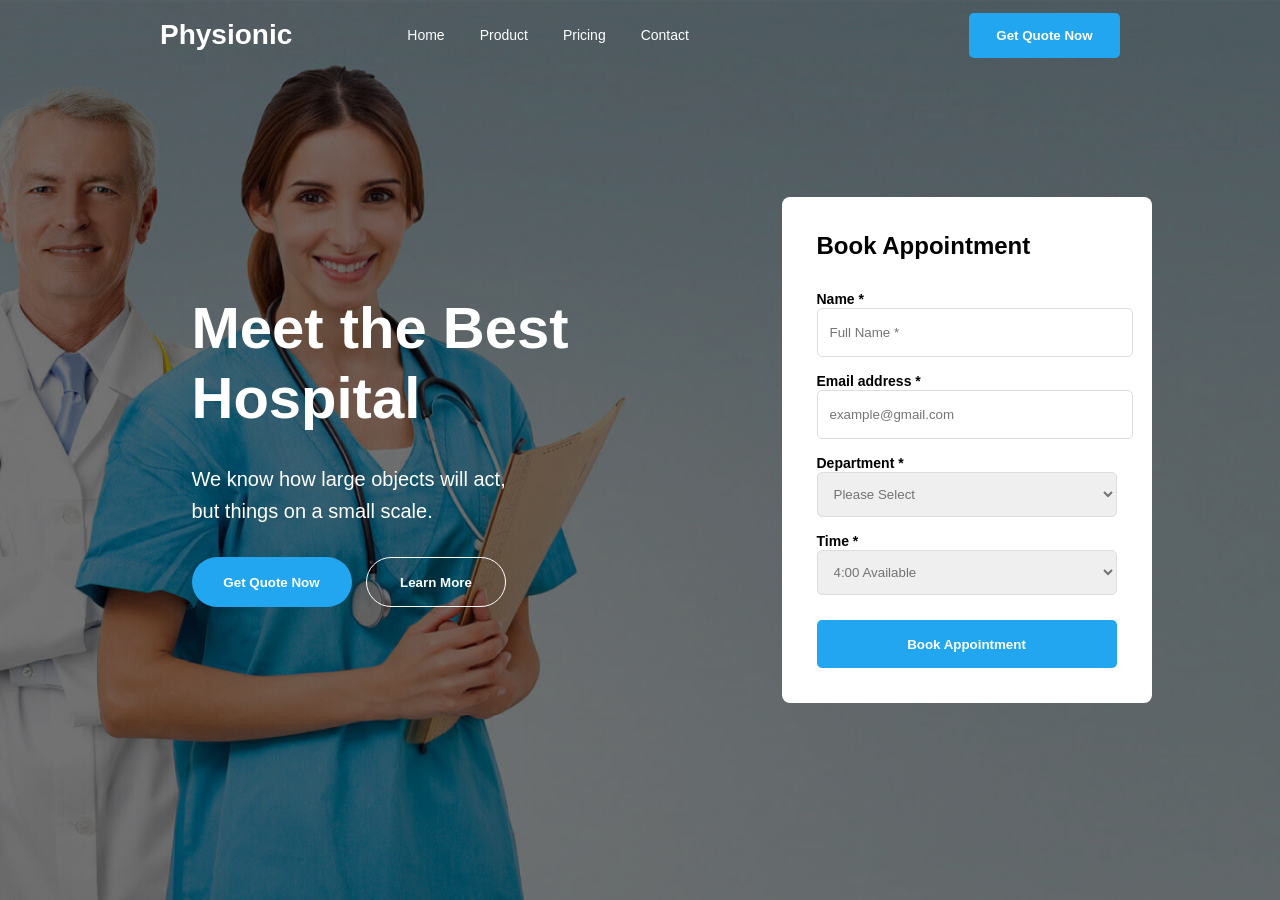
==== bonus/bonus.html @ 56ae7902 "bonus" ====
<!doctype html>
<html lang="en">
  <head>
    <meta charset="UTF-8" />
    <meta name="viewport" content="width=device-width, initial-scale=1.0" />
    <title>Physionic</title>
    <link rel="stylesheet" href="./bonus.css" />
  </head>
  <body>
    <header>
      <div class="header">
        <h2 class="logo1">Physionic</h2>

        <a href="" class="link1">Home</a>
        <a href="" class="link1">Product</a>
        <a href="" class="link1">Pricing</a>
        <a href="" class="link1">Contact</a>

        <button class="button1">Get Quote Now</button>
      </div>
    </header>

    <section class="section1">
      <div class="container1">
        <div class="div1">
          <h1 class="title1">
            Meet the Best <br />
            Hospital
          </h1>

          <p class="subtitle1">
            We know how large objects will act,<br />
            but things on a small scale.
          </p>

          <button class="button2">Get Quote Now</button>
          <button class="button3">Learn More</button>
        </div>

        <div class="div2">
          <h2 class="title2">Book Appointment</h2>

          <label class="parag1">Name *</label>
          <input type="text" placeholder="Full Name *" class="input1" />

          <label class="parag1">Email address *</label>
          <input type="text" placeholder="example@gmail.com" class="input1" />

          <label class="parag1">Department *</label>
          <select class="input1">
            <option>Please Select</option>
          </select>

          <label class="parag1">Time *</label>
          <select class="input1">
            <option>4:00 Available</option>
          </select>

          <button class="button4">Book Appointment</button>
        </div>
      </div>
    </section>
  </body>
</html>
---- bonus/bonus.css ----
* {
  margin: 0;
  font-family: "Gill Sans", "Gill Sans MT", Calibri, "Trebuchet MS", sans-serif;
}

header {
  width: 100%;
  height: 70px;
  position: absolute;
  z-index: 3;
}

.header {
  width: 75%;
  height: 100%;
  margin: auto;
  display: flex;
  align-items: center;
}

.logo1 {
  color: white;
  font-size: 28px;
  margin-right: 80px;
}

.link1 {
  color: white;
  text-decoration: none;
  font-size: 14px;
  margin-left: 35px;
}

.button1 {
  width: 190px;
  height: 45px;
  background-color: rgba(35, 166, 240, 1);
  color: white;
  border: none;
  border-radius: 5px;
  margin-left: 280px;
  font-weight: bold;
}

.section1 {
  width: 100%;
  height: 100vh;
  background-image: url("../images/bg-img1.jpg");
  background-size: cover;
  background-position: center;
}
.container1 {
    width: 75%;
    height: 100%;
    margin: auto;
    display: flex;
    align-items: center;
    justify-content: space-between;
    position: relative;
    z-index: 2;
    background-color: rgba(0, 0, 0, 0.542);
    padding: 0px 191.5px;
}

.div1 {
  width: 50%;
}

.title1 {
  color: white;
  font-size: 58px;
  line-height: 70px;
  padding-bottom: 30px;
}

.subtitle1 {
  color: white;
  font-size: 20px;
  line-height: 32px;
  padding-bottom: 30px;
}

.button2 {
  width: 160px;
  height: 50px;
  background-color: rgba(35, 166, 240, 1);
  color: white;
  border: none;
  border-radius: 25px;
  font-weight: bold;
}

.button3 {
  width: 140px;
  height: 50px;
  background-color: inherit;
  color: white;
  border: 1px solid white;
  border-radius: 25px;
  margin-left: 10px;
  font-weight: bold;
}

.div2 {
  width: 300px;
  background-color: white;
  border-radius: 8px;
  padding: 35px;
}

.title2 {
  font-size: 24px;
  color: black;
  padding-bottom: 30px;
}

.parag1 {
  font-size: 14px;
  font-weight: bold;
  color: black;
  margin-bottom: 19px;
}

.input1 {
  width: 100%;
  height: 45px;
  border: 1px solid #ddd;
  border-radius: 5px;
  margin-bottom: 15px;
  padding-left: 12px;
  color: #737373;
}

.button4 {
  width: 100%;
  height: 48px;
  background-color: rgba(35, 166, 240, 1);
  color: white;
  border: none;
  border-radius: 5px;
  font-weight: bold;
  margin-top: 10px;
}
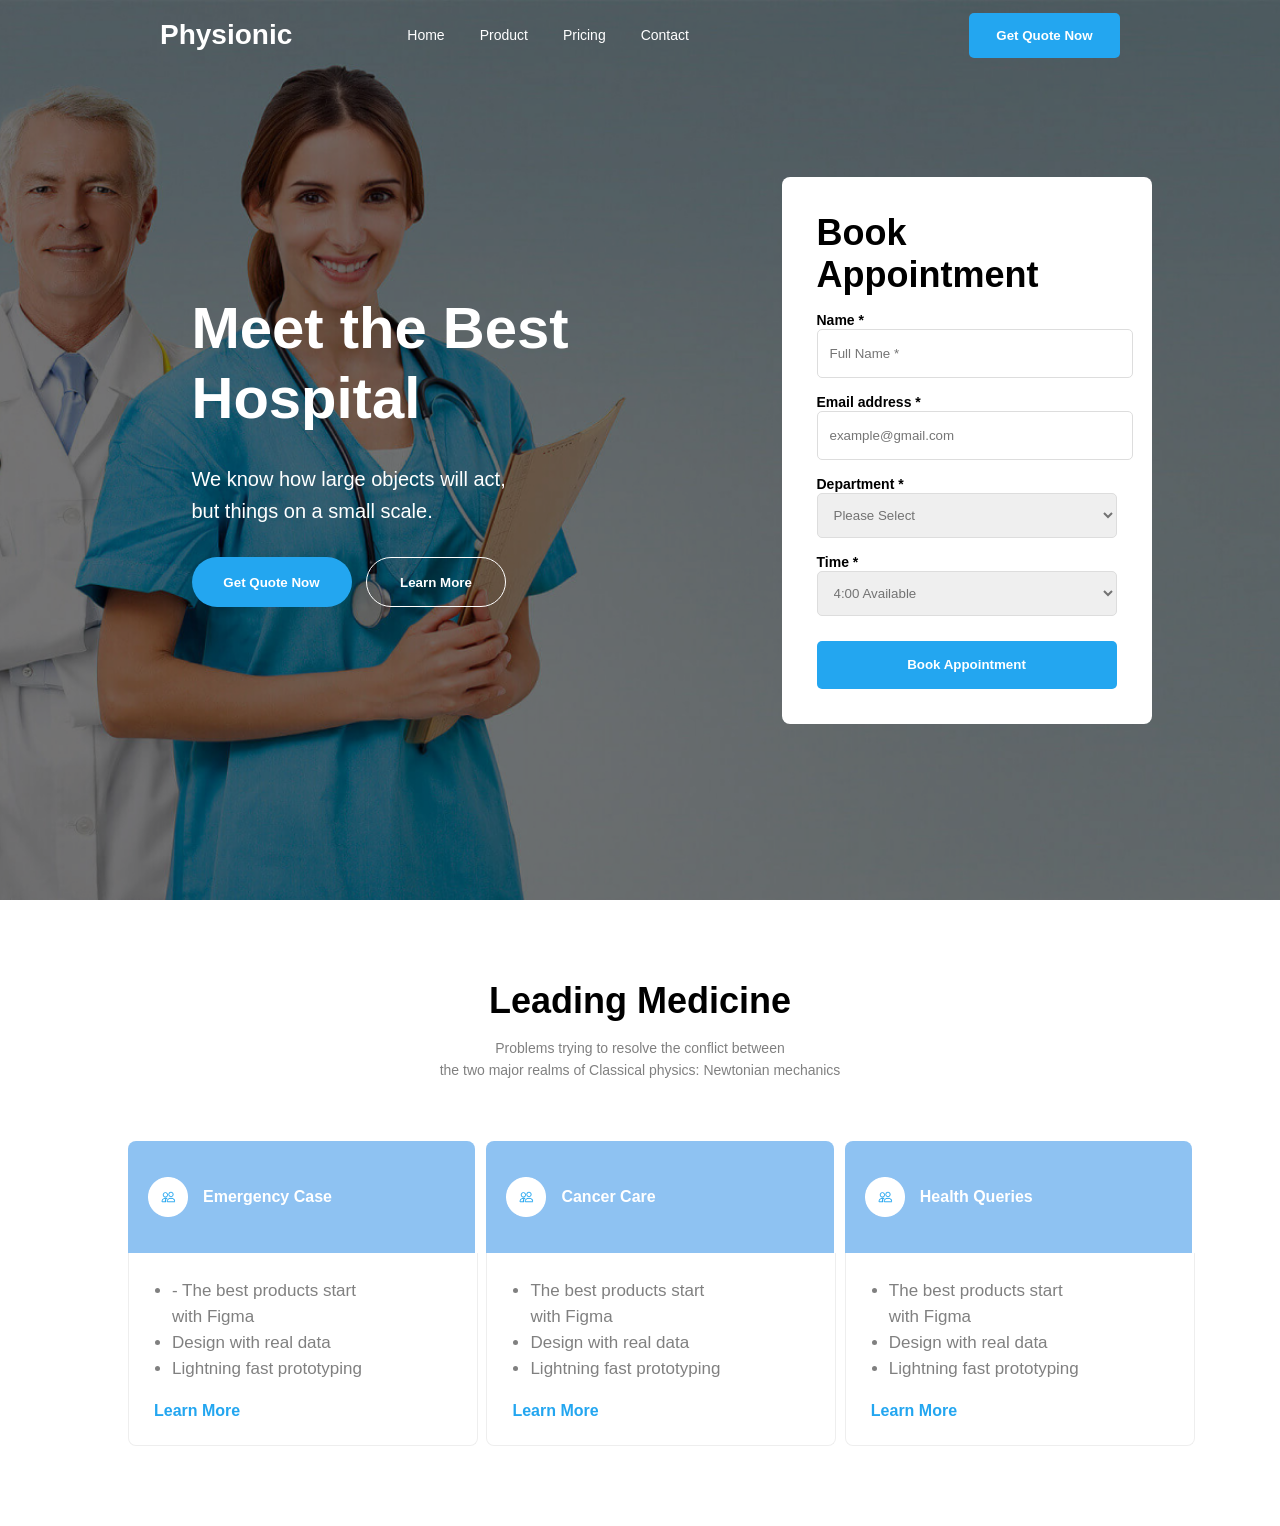
==== commit 0c0aae77: "якто section нав сохтам" ====
--- a/bonus/bonus.html
+++ b/bonus/bonus.html
@@ -60,5 +60,70 @@
         </div>
       </div>
     </section>
+
+    <section class="section2">
+      <div class="container2">
+        <h1 class="title2">Leading Medicine</h1>
+
+        <p class="subtitle2">
+          Problems trying to resolve the conflict between <br />
+          the two major realms of Classical physics: Newtonian mechanics
+        </p>
+
+        <div class="div3">
+          <div class="div6">
+            <div class="div5">
+              <img src="../images/icn-circle circle-md.png" class="img2" />
+              <p class="parag2">Emergency Case</p>
+            </div>
+
+            <div class="div4">
+              <ul class="list1">
+                <li>- The best products start <br>with Figma</li>
+                <li>Design with real data</li>
+                <li>Lightning fast prototyping</li>
+              </ul>
+
+              <a href="" class="link2">Learn More</a>
+            </div>
+          </div>
+
+          <div class="div6">
+            <div class="div5">
+              <img src="../images/icn-circle circle-md.png" class="img2" />
+              <p class="parag2">Cancer Care</p>
+            </div>
+
+            <div class="div4">
+              <ul class="list1">
+                <li>The best products start <br>with Figma</li>
+                <li>Design with real data</li>
+                <li>Lightning fast prototyping</li>
+              </ul>
+
+              <a href="" class="link2">Learn More</a>
+            </div>
+          </div>
+
+          <div class="div6">
+            <div class="div5">
+              <img src="../images/icn-circle circle-md.png" class="img2" />
+
+              <p class="parag2">Health Queries</p>
+            </div>
+
+            <div class="div4">
+              <ul class="list1">
+                <li>The best products start <br>with Figma</li>
+                <li>Design with real data</li>
+                <li>Lightning fast prototyping</li>
+              </ul>
+
+              <a href="" class="link2">Learn More</a>
+            </div>
+          </div>
+        </div>
+      </div>
+    </section>
   </body>
 </html>
--- a/bonus/bonus.css
+++ b/bonus/bonus.css
@@ -50,16 +50,16 @@
   background-position: center;
 }
 .container1 {
-    width: 75%;
-    height: 100%;
-    margin: auto;
-    display: flex;
-    align-items: center;
-    justify-content: space-between;
-    position: relative;
-    z-index: 2;
-    background-color: rgba(0, 0, 0, 0.542);
-    padding: 0px 191.5px;
+  width: 75%;
+  height: 100%;
+  margin: auto;
+  display: flex;
+  align-items: center;
+  justify-content: space-between;
+  position: relative;
+  z-index: 2;
+  background-color: rgba(0, 0, 0, 0.542);
+  padding: 0px 191.5px;
 }
 
 .div1 {
@@ -141,3 +141,146 @@
   font-weight: bold;
   margin-top: 10px;
 }
+.section2 {
+  width: 100%;
+  padding: 80px 0;
+  text-align: center;
+}
+
+.container2 {
+  width: 80%;
+  margin: auto;
+}
+.title2 {
+  font-size: 36px;
+  color: black;
+  padding-bottom: 15px;
+}
+.subtitle2 {
+  font-size: 14px;
+  color: grey;
+  line-height: 22px;
+  padding-bottom: 60px;
+}
+
+.div3 {
+  display: flex;
+  justify-content: space-between;
+  
+}
+
+.div4 {
+  width: 97%;
+  background-color: white;
+  border: 2px solid grey;
+  border-radius: 8px;
+  padding: 30px;
+  text-align: left;
+}
+.div5 {
+  width: 100%;
+  height: 8vh;
+  background-color: rgba(169, 214, 255, 1);
+  color: white;
+  display: flex;
+  align-items: center;
+  gap: 15px;
+  padding-bottom: 20px;
+}
+
+.img2 {
+  width: 40px;
+}
+.parag2 {
+  font-size: 16px;
+  font-weight: bold;
+  color: white;
+}
+
+.list1 {
+  padding-left: 18px;
+  color: grey;
+  font-size: 18px;
+  line-height: 2px;
+  padding-bottom: 20px;
+}
+
+.list1 li{
+    font-size: 17px;
+}
+.link2 {
+  text-decoration: none;
+  color: rgba(35, 166, 240, 1);
+  font-weight: bold;
+}
+.section2 {
+  width: 100%;
+  padding: 80px 0;
+  text-align: center;
+}
+
+.container2 {
+  width: 80%;
+  margin: auto;
+}
+
+.title2 {
+  font-size: 36px;
+  color: black;
+  padding-bottom: 15px;
+}
+
+.subtitle2 {
+  font-size: 14px;
+  color: grey;
+  line-height: 22px;
+  padding-bottom: 60px;
+}
+
+.div3 {
+  display: flex;
+  justify-content: space-between;
+}
+.div6 {
+  width: 30%;
+}
+.div5 {
+  background-color: rgba(142, 194, 242, 1);
+  color: white;
+  padding: 20px;
+  display: flex;
+  align-items: center;
+  gap: 15px;
+  border-radius: 8px 8px 0 0;
+}
+
+.img2 {
+  width: 40px;
+}
+.parag2 {
+  font-size: 16px;
+  font-weight: bold;
+}
+
+.div4 {
+  background-color: white;
+  border: 1px solid #eee;
+  border-top: none;
+  padding: 25px;
+  text-align: left;
+  border-radius: 0 0 8px 8px;
+}
+
+.list1 {
+  padding-left: 18px;
+  color: grey;
+  font-size: 14px;
+  line-height: 26px;
+  padding-bottom: 20px;
+}
+
+.link2 {
+  text-decoration: none;
+  color: rgba(35, 166, 240, 1);
+  font-weight: bold;
+}
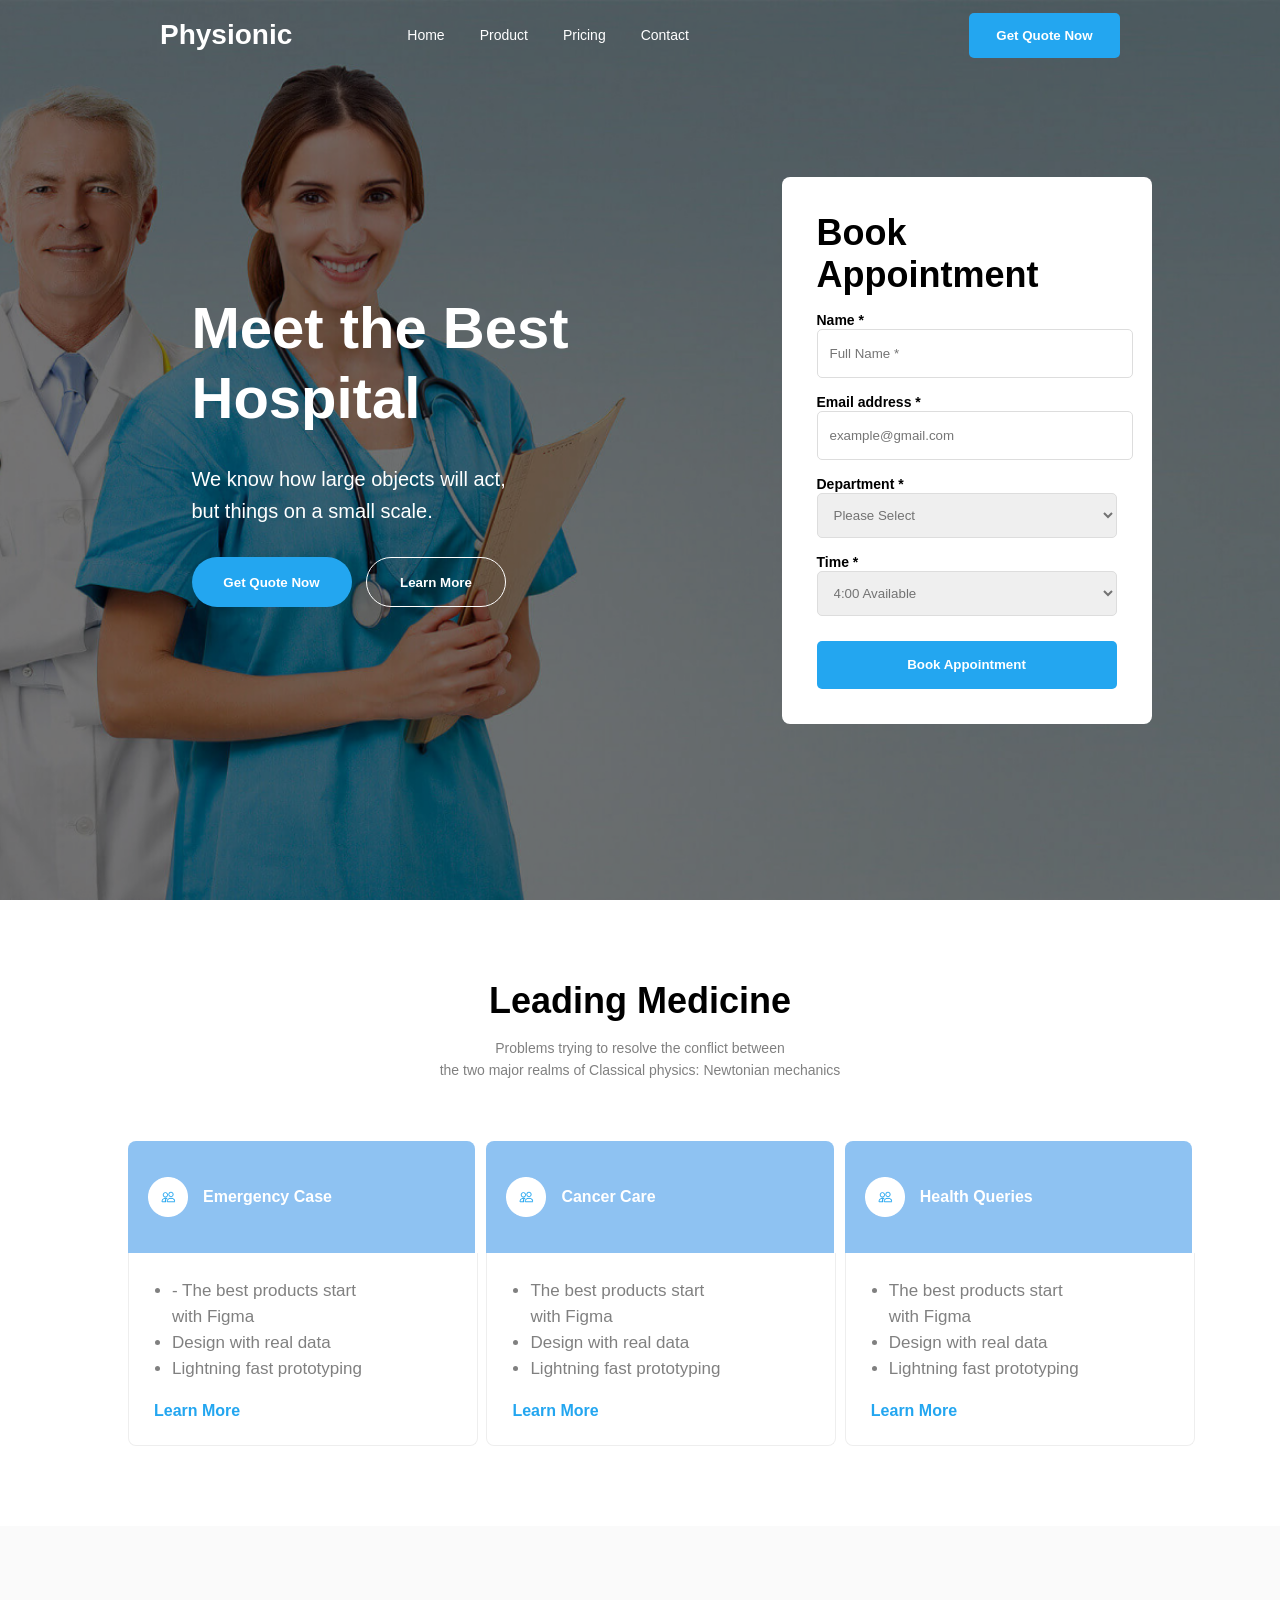
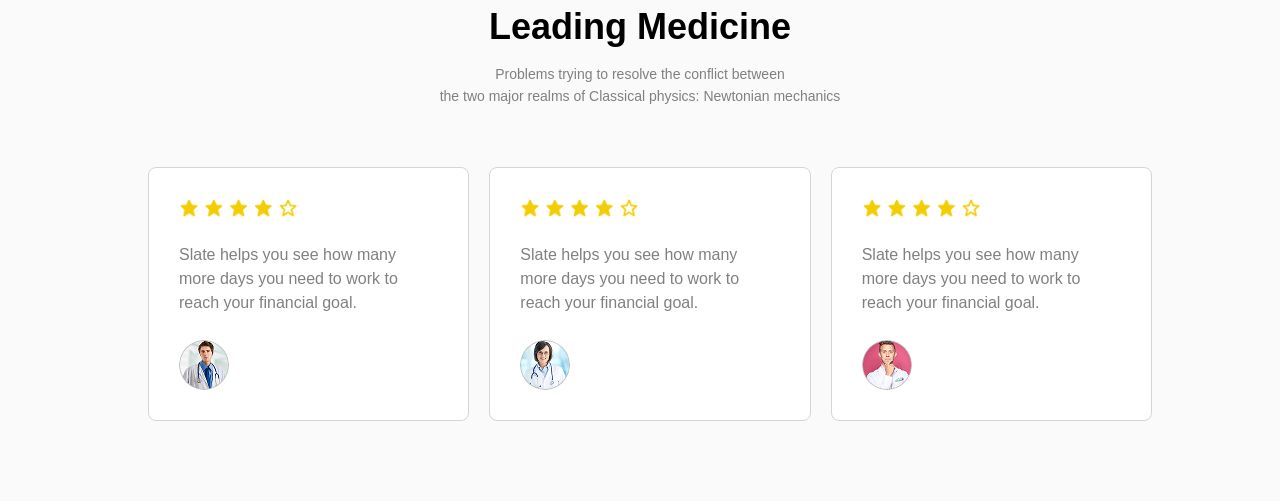
==== commit 82fdae14: "якто section бо номи section3 дар файли bonus нав сохтам" ====
--- a/bonus/bonus.html
+++ b/bonus/bonus.html
@@ -79,7 +79,7 @@
 
             <div class="div4">
               <ul class="list1">
-                <li>- The best products start <br>with Figma</li>
+                <li>- The best products start <br />with Figma</li>
                 <li>Design with real data</li>
                 <li>Lightning fast prototyping</li>
               </ul>
@@ -96,7 +96,7 @@
 
             <div class="div4">
               <ul class="list1">
-                <li>The best products start <br>with Figma</li>
+                <li>The best products start <br />with Figma</li>
                 <li>Design with real data</li>
                 <li>Lightning fast prototyping</li>
               </ul>
@@ -114,7 +114,7 @@
 
             <div class="div4">
               <ul class="list1">
-                <li>The best products start <br>with Figma</li>
+                <li>The best products start <br />with Figma</li>
                 <li>Design with real data</li>
                 <li>Lightning fast prototyping</li>
               </ul>
@@ -125,5 +125,60 @@
         </div>
       </div>
     </section>
+
+    <section class="section3">
+      <div class="container3">
+        <h1 class="title3">Leading Medicine</h1>
+
+        <p class="subtitle3">
+          Problems trying to resolve the conflict between <br />
+          the two major realms of Classical physics: Newtonian mechanics
+        </p>
+
+        <div class="div7">
+          <div class="div8">
+            <img src="../images/stars.png" class="img3" />
+
+            <p class="parag3">
+              Slate helps you see how many <br>more days you need to work to <br>reach
+              your financial goal.
+            </p>
+
+            <div class="div9">
+              <img src="../images/media circle-box xs-circle1.png" class="img4" />
+
+            </div>
+          </div>
+
+          <div class="div8">
+            <img src="../images/stars.png" class="img3" />
+
+            <p class="parag3">
+              Slate helps you see how many <br>more days you need to work to <br>reach
+              your financial goal.
+            </p>
+
+            <div class="div9">
+              <img src="../images/media circle-box xs-circle2.png" class="img4" />
+
+            </div>
+          </div>
+
+          <div class="div8">
+            <img src="../images/stars.png" class="img3" />
+
+            <p class="parag3">
+              Slate helps you see how many <br>more days you need to work to <br>reach
+              your financial goal.
+            </p>
+
+            <div class="div9">
+              <img src="../images/media circle-box xs-circle3.png" class="img4" />
+
+            </div>
+          </div>
+        </div>
+      </div>
+    </section>
   </body>
 </html>
--- a/bonus/bonus.css
+++ b/bonus/bonus.css
@@ -166,7 +166,6 @@
 .div3 {
   display: flex;
   justify-content: space-between;
-  
 }
 
 .div4 {
@@ -205,8 +204,8 @@
   padding-bottom: 20px;
 }
 
-.list1 li{
-    font-size: 17px;
+.list1 li {
+  font-size: 17px;
 }
 .link2 {
   text-decoration: none;
@@ -284,3 +283,66 @@
   color: rgba(35, 166, 240, 1);
   font-weight: bold;
 }
+.section3 {
+  width: 100%;
+  padding: 80px 0;
+  text-align: center;
+  background-color: rgba(250, 250, 250, 1);
+}
+
+.container3 {
+  width: 80%;
+  margin: auto;
+}
+
+.title3 {
+  font-size: 36px;
+  color: black;
+  padding-bottom: 15px;
+}
+
+.subtitle3 {
+  font-size: 14px;
+  color: grey;
+  line-height: 22px;
+  padding-bottom: 60px;
+}
+.div7 {
+  display: flex;
+  justify-content: space-between;
+}
+
+.div8 {
+  width: 30%;
+  background-color: white;
+  border: 1px solid rgb(216, 212, 212);
+  border-radius: 8px;
+  padding: 30px;
+  text-align: left;
+  margin-left: 20px;
+}
+
+.img3 {
+  width: 120px;
+  padding-bottom: 20px;
+}
+.parag3 {
+  font-size: 16px;
+  color: grey;
+  line-height: 24px;
+  padding-bottom: 25px;
+}
+
+.div9 {
+  display: flex;
+  align-items: center;
+  gap: 15px;
+}
+.img4 {
+  width: 50px;
+  border-radius: 50%;
+}
+.parag5 {
+  font-size: 12px;
+  color: grey;
+}
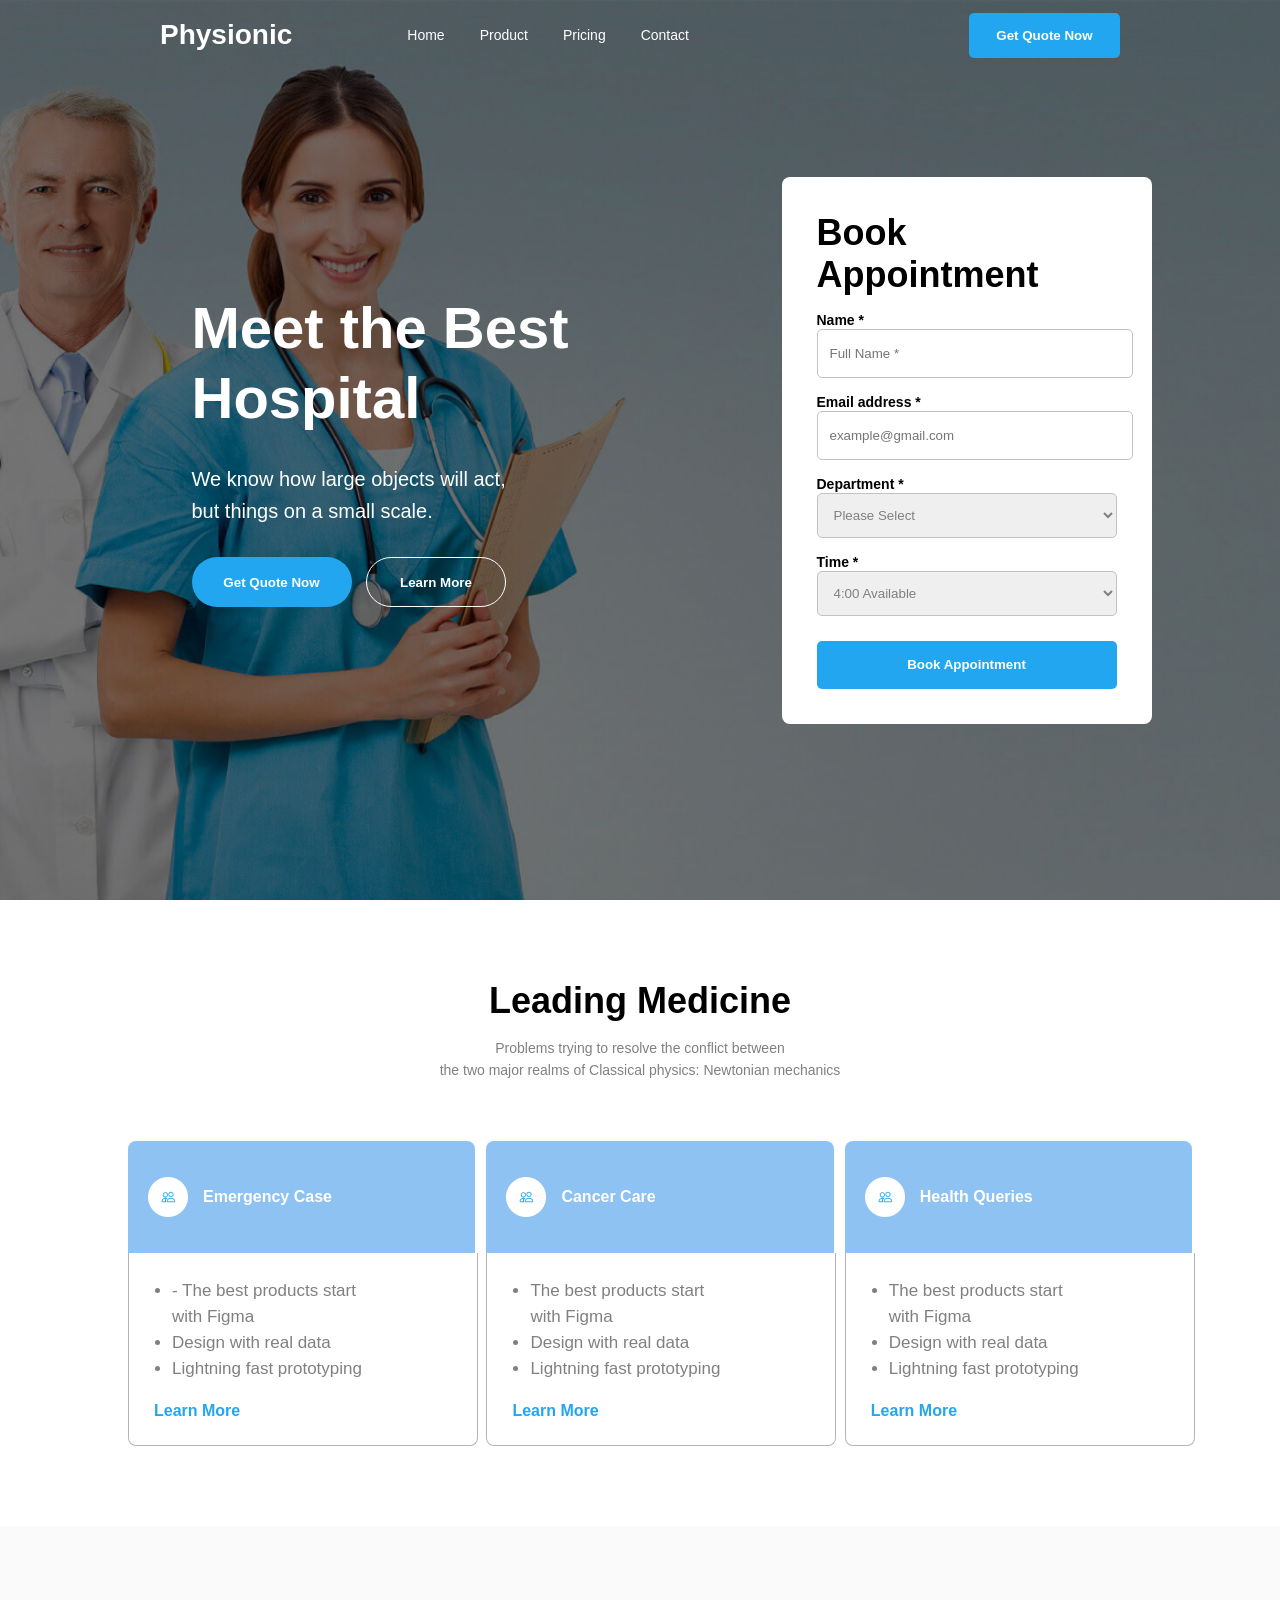
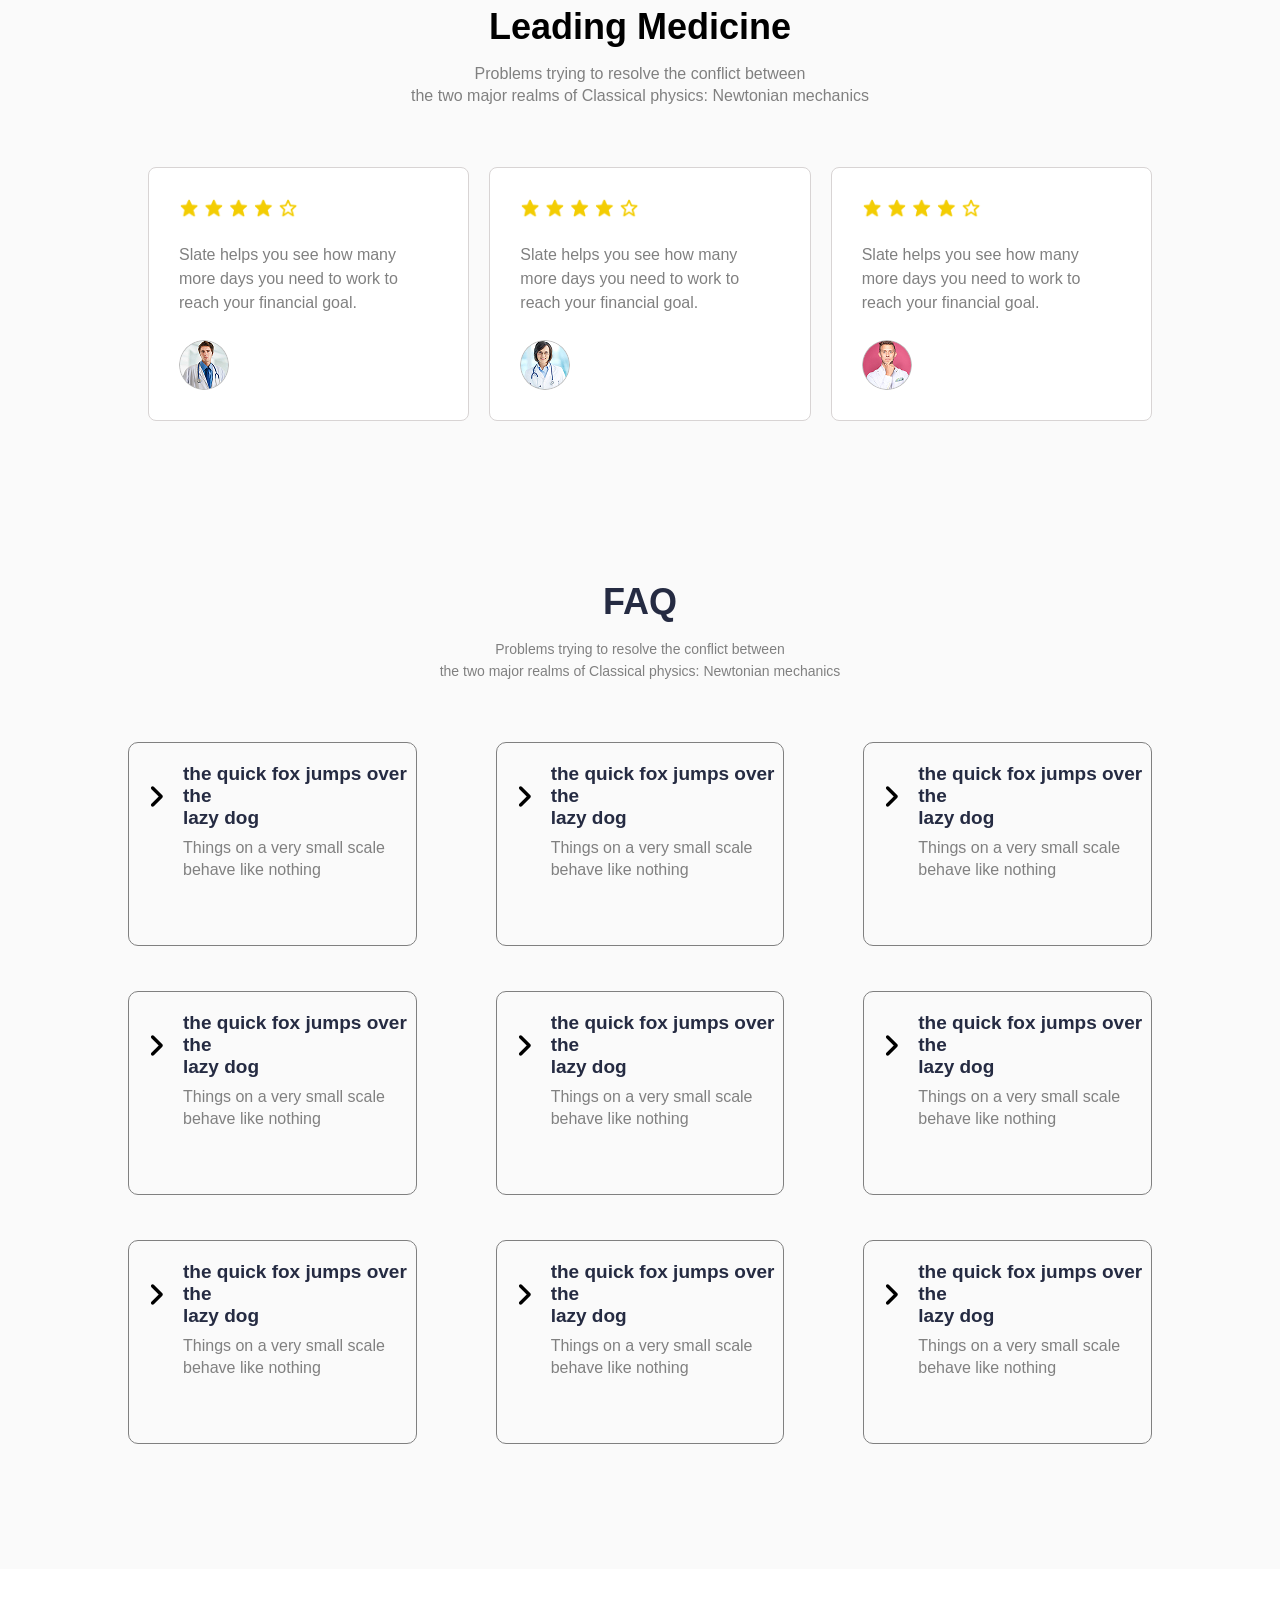
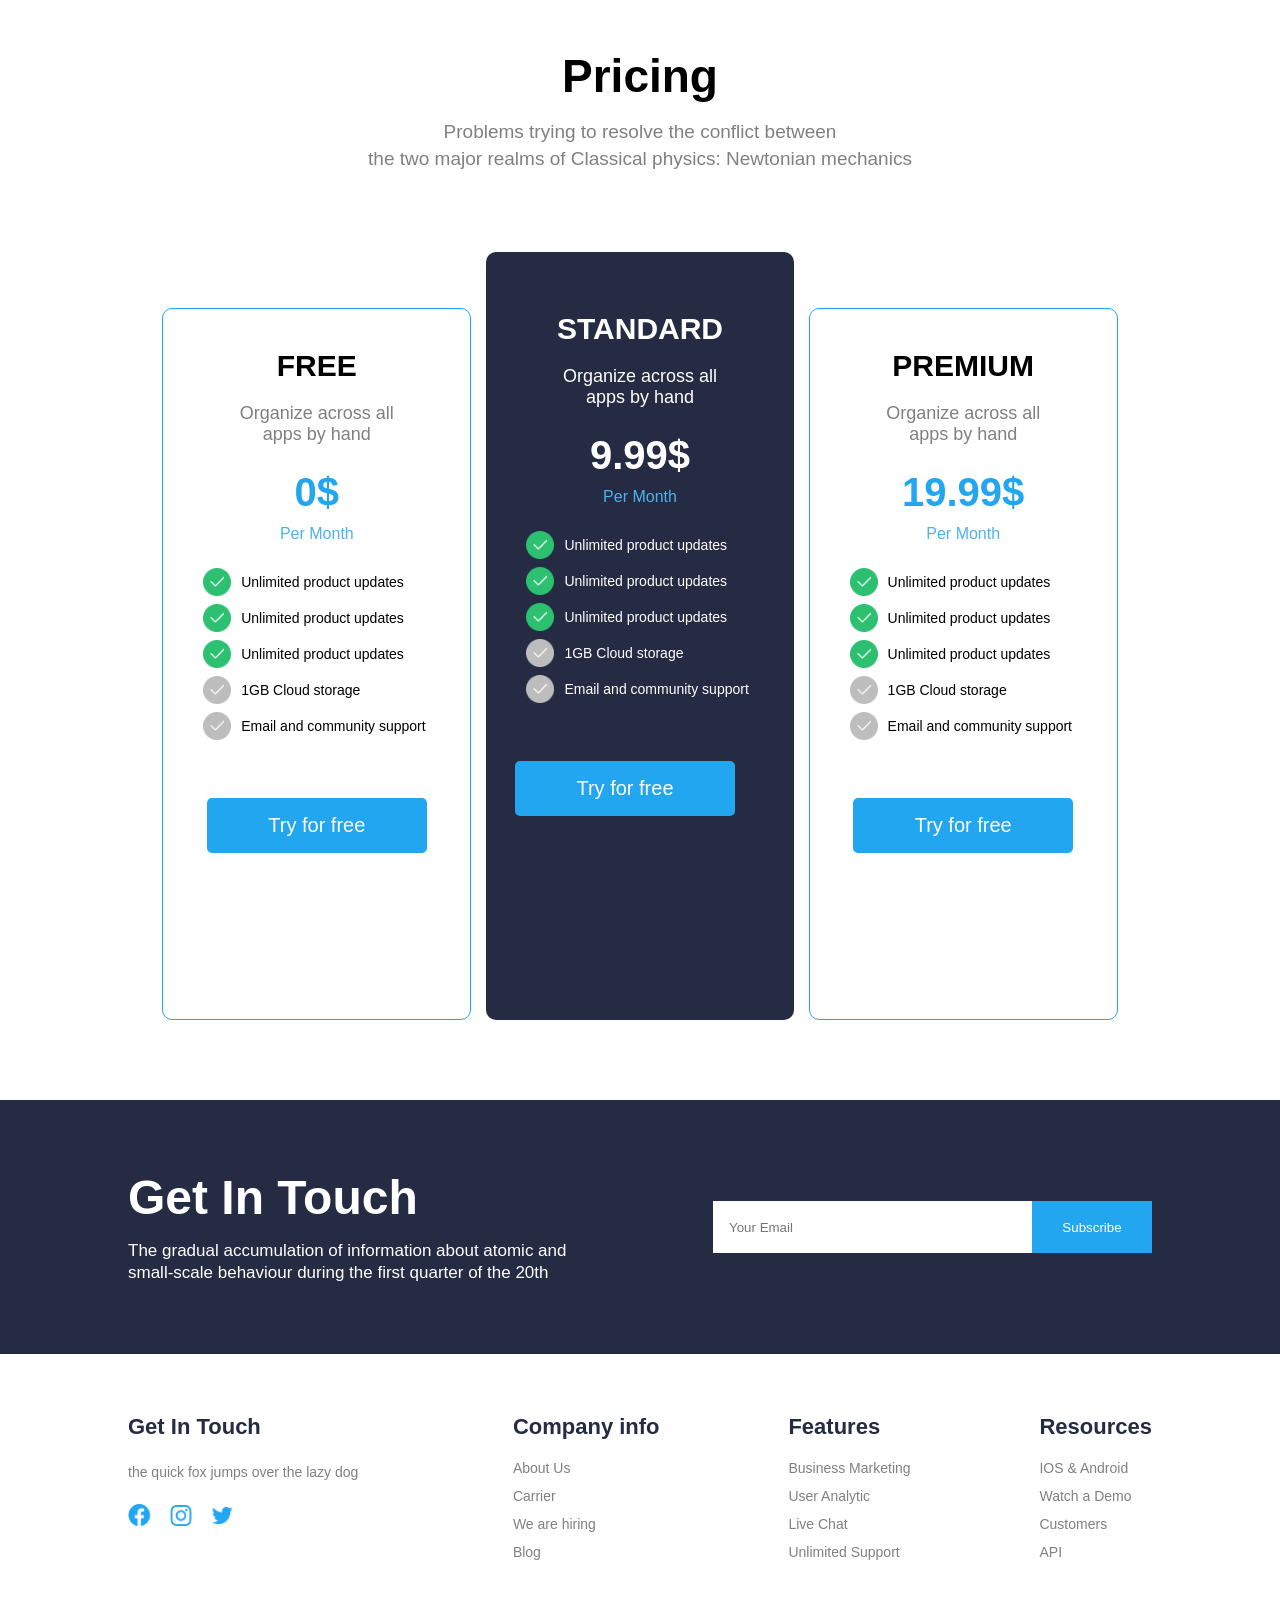
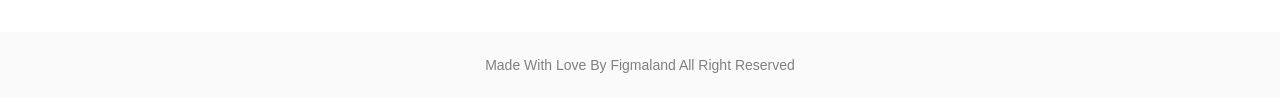
==== commit c58a4ae8: "проэкт ро полный сохтам ва буд кардам" ====
--- a/bonus/bonus.html
+++ b/bonus/bonus.html
@@ -140,13 +140,15 @@
             <img src="../images/stars.png" class="img3" />
 
             <p class="parag3">
-              Slate helps you see how many <br>more days you need to work to <br>reach
-              your financial goal.
+              Slate helps you see how many <br />more days you need to work to
+              <br />reach your financial goal.
             </p>
 
             <div class="div9">
-              <img src="../images/media circle-box xs-circle1.png" class="img4" />
-
+              <img
+                src="../images/media circle-box xs-circle1.png"
+                class="img4"
+              />
             </div>
           </div>
 
@@ -154,13 +156,15 @@
             <img src="../images/stars.png" class="img3" />
 
             <p class="parag3">
-              Slate helps you see how many <br>more days you need to work to <br>reach
-              your financial goal.
+              Slate helps you see how many <br />more days you need to work to
+              <br />reach your financial goal.
             </p>
 
             <div class="div9">
-              <img src="../images/media circle-box xs-circle2.png" class="img4" />
-
+              <img
+                src="../images/media circle-box xs-circle2.png"
+                class="img4"
+              />
             </div>
           </div>
 
@@ -168,17 +172,404 @@
             <img src="../images/stars.png" class="img3" />
 
             <p class="parag3">
-              Slate helps you see how many <br>more days you need to work to <br>reach
-              your financial goal.
+              Slate helps you see how many <br />more days you need to work to
+              <br />reach your financial goal.
             </p>
 
             <div class="div9">
-              <img src="../images/media circle-box xs-circle3.png" class="img4" />
-
+              <img
+                src="../images/media circle-box xs-circle3.png"
+                class="img4"
+              />
             </div>
           </div>
         </div>
       </div>
     </section>
+
+    <section class="section4">
+      <div class="container4">
+        <h1 class="title4">FAQ</h1>
+
+        <p class="subtitle4">
+          Problems trying to resolve the conflict between <br />
+          the two major realms of Classical physics: Newtonian mechanics
+        </p>
+
+        <div class="div10">
+          <div class="div11">
+            <svg
+              xmlns="http://www.w3.org/2000/svg"
+              viewBox="0 0 640 640"
+              class="icon1"
+            >
+              <path
+                d="M439.1 297.4C451.6 309.9 451.6 330.2 439.1 342.7L279.1 502.7C266.6 515.2 246.3 515.2 233.8 502.7C221.3 490.2 221.3 469.9 233.8 457.4L371.2 320L233.9 182.6C221.4 170.1 221.4 149.8 233.9 137.3C246.4 124.8 266.7 124.8 279.2 137.3L439.2 297.3z"
+              />
+            </svg>
+            <div>
+              <h3 class="title5">
+                the quick fox jumps over the <br />lazy dog
+              </h3>
+              <p class="parag6">
+                Things on a very small scale <br />behave like nothing
+              </p>
+            </div>
+          </div>
+
+          <div class="div11">
+            <svg
+              xmlns="http://www.w3.org/2000/svg"
+              viewBox="0 0 640 640"
+              class="icon1"
+            >
+              <path
+                d="M439.1 297.4C451.6 309.9 451.6 330.2 439.1 342.7L279.1 502.7C266.6 515.2 246.3 515.2 233.8 502.7C221.3 490.2 221.3 469.9 233.8 457.4L371.2 320L233.9 182.6C221.4 170.1 221.4 149.8 233.9 137.3C246.4 124.8 266.7 124.8 279.2 137.3L439.2 297.3z"
+              />
+            </svg>
+            <div>
+              <h3 class="title5">
+                the quick fox jumps over the <br />lazy dog
+              </h3>
+              <p class="parag6">
+                Things on a very small scale <br />behave like nothing
+              </p>
+            </div>
+          </div>
+
+          <div class="div11">
+            <svg
+              xmlns="http://www.w3.org/2000/svg"
+              viewBox="0 0 640 640"
+              class="icon1"
+            >
+              <path
+                d="M439.1 297.4C451.6 309.9 451.6 330.2 439.1 342.7L279.1 502.7C266.6 515.2 246.3 515.2 233.8 502.7C221.3 490.2 221.3 469.9 233.8 457.4L371.2 320L233.9 182.6C221.4 170.1 221.4 149.8 233.9 137.3C246.4 124.8 266.7 124.8 279.2 137.3L439.2 297.3z"
+              />
+            </svg>
+            <div>
+              <h3 class="title5">
+                the quick fox jumps over the <br />lazy dog
+              </h3>
+              <p class="parag6">
+                Things on a very small scale <br />behave like nothing
+              </p>
+            </div>
+          </div>
+
+          <div class="div11">
+            <svg
+              xmlns="http://www.w3.org/2000/svg"
+              viewBox="0 0 640 640"
+              class="icon1"
+            >
+              <path
+                d="M439.1 297.4C451.6 309.9 451.6 330.2 439.1 342.7L279.1 502.7C266.6 515.2 246.3 515.2 233.8 502.7C221.3 490.2 221.3 469.9 233.8 457.4L371.2 320L233.9 182.6C221.4 170.1 221.4 149.8 233.9 137.3C246.4 124.8 266.7 124.8 279.2 137.3L439.2 297.3z"
+              />
+            </svg>
+            <div>
+              <h3 class="title5">
+                the quick fox jumps over the <br />lazy dog
+              </h3>
+              <p class="parag6">
+                Things on a very small scale <br />behave like nothing
+              </p>
+            </div>
+          </div>
+
+          <div class="div11">
+            <svg
+              xmlns="http://www.w3.org/2000/svg"
+              viewBox="0 0 640 640"
+              class="icon1"
+            >
+              <path
+                d="M439.1 297.4C451.6 309.9 451.6 330.2 439.1 342.7L279.1 502.7C266.6 515.2 246.3 515.2 233.8 502.7C221.3 490.2 221.3 469.9 233.8 457.4L371.2 320L233.9 182.6C221.4 170.1 221.4 149.8 233.9 137.3C246.4 124.8 266.7 124.8 279.2 137.3L439.2 297.3z"
+              />
+            </svg>
+            <div>
+              <h3 class="title5">
+                the quick fox jumps over the <br />lazy dog
+              </h3>
+              <p class="parag6">
+                Things on a very small scale <br />behave like nothing
+              </p>
+            </div>
+          </div>
+
+          <div class="div11">
+            <svg
+              xmlns="http://www.w3.org/2000/svg"
+              viewBox="0 0 640 640"
+              class="icon1"
+            >
+              <path
+                d="M439.1 297.4C451.6 309.9 451.6 330.2 439.1 342.7L279.1 502.7C266.6 515.2 246.3 515.2 233.8 502.7C221.3 490.2 221.3 469.9 233.8 457.4L371.2 320L233.9 182.6C221.4 170.1 221.4 149.8 233.9 137.3C246.4 124.8 266.7 124.8 279.2 137.3L439.2 297.3z"
+              />
+            </svg>
+            <div>
+              <h3 class="title5">
+                the quick fox jumps over the <br />lazy dog
+              </h3>
+              <p class="parag6">
+                Things on a very small scale <br />behave like nothing
+              </p>
+            </div>
+          </div>
+
+          <div class="div11">
+            <svg
+              xmlns="http://www.w3.org/2000/svg"
+              viewBox="0 0 640 640"
+              class="icon1"
+            >
+              <path
+                d="M439.1 297.4C451.6 309.9 451.6 330.2 439.1 342.7L279.1 502.7C266.6 515.2 246.3 515.2 233.8 502.7C221.3 490.2 221.3 469.9 233.8 457.4L371.2 320L233.9 182.6C221.4 170.1 221.4 149.8 233.9 137.3C246.4 124.8 266.7 124.8 279.2 137.3L439.2 297.3z"
+              />
+            </svg>
+            <div>
+              <h3 class="title5">
+                the quick fox jumps over the <br />lazy dog
+              </h3>
+              <p class="parag6">
+                Things on a very small scale <br />behave like nothing
+              </p>
+            </div>
+          </div>
+
+          <div class="div11">
+            <svg
+              xmlns="http://www.w3.org/2000/svg"
+              viewBox="0 0 640 640"
+              class="icon1"
+            >
+              <path
+                d="M439.1 297.4C451.6 309.9 451.6 330.2 439.1 342.7L279.1 502.7C266.6 515.2 246.3 515.2 233.8 502.7C221.3 490.2 221.3 469.9 233.8 457.4L371.2 320L233.9 182.6C221.4 170.1 221.4 149.8 233.9 137.3C246.4 124.8 266.7 124.8 279.2 137.3L439.2 297.3z"
+              />
+            </svg>
+            <div>
+              <h3 class="title5">
+                the quick fox jumps over the <br />lazy dog
+              </h3>
+              <p class="parag6">
+                Things on a very small scale <br />behave like nothing
+              </p>
+            </div>
+          </div>
+
+          <div class="div11">
+            <svg
+              xmlns="http://www.w3.org/2000/svg"
+              viewBox="0 0 640 640"
+              class="icon1"
+            >
+              <path
+                d="M439.1 297.4C451.6 309.9 451.6 330.2 439.1 342.7L279.1 502.7C266.6 515.2 246.3 515.2 233.8 502.7C221.3 490.2 221.3 469.9 233.8 457.4L371.2 320L233.9 182.6C221.4 170.1 221.4 149.8 233.9 137.3C246.4 124.8 266.7 124.8 279.2 137.3L439.2 297.3z"
+              />
+            </svg>
+            <div>
+              <h3 class="title5">
+                the quick fox jumps over the <br />lazy dog
+              </h3>
+              <p class="parag6">
+                Things on a very small scale <br />behave like nothing
+              </p>
+            </div>
+          </div>
+        </div>
+      </div>
+    </section>
+
+    <section class="section5">
+      <div class="container5">
+        <h1 class="title6">Pricing</h1>
+
+        <p class="subtitle5">
+          Problems trying to resolve the conflict between <br />
+          the two major realms of Classical physics: Newtonian mechanics
+        </p>
+
+        <div class="div12">
+          <div class="div13">
+            <h2 class="title7">FREE</h2>
+
+            <p class="parag7">Organize across all <br />apps by hand</p>
+
+            <h1 class="title8">0$</h1>
+
+            <p class="parag8">Per Month</p>
+
+            <ul class="list2">
+              <li>
+                <img
+                  src="../images/galochka green.png"
+                  class="img10"
+                />Unlimited product updates
+              </li>
+              <li>
+                <img
+                  src="../images/galochka green.png"
+                  class="img10"
+                />Unlimited product updates
+              </li>
+              <li>
+                <img
+                  src="../images/galochka green.png"
+                  class="img10"
+                />Unlimited product updates
+              </li>
+              <li>
+                <img src="../images/galochlka grey.png" class="img10" />1GB
+                Cloud storage
+              </li>
+              <li>
+                <img src="../images/galochlka grey.png" class="img10" />Email
+                and community support
+              </li>
+            </ul>
+            <button class="button5">Try for free</button>
+          </div>
+
+          <div class="div14">
+            <h2 class="title7">STANDARD</h2>
+
+            <p class="parag7">Organize across all <br />apps by hand</p>
+
+            <h1 class="title8">9.99$</h1>
+
+            <p class="parag8">Per Month</p>
+
+            <ul class="list3">
+              <li>
+                <img
+                  src="../images/galochka green.png"
+                  class="img10"
+                />Unlimited product updates
+              </li>
+              <li>
+                <img
+                  src="../images/galochka green.png"
+                  class="img10"
+                />Unlimited product updates
+              </li>
+              <li>
+                <img
+                  src="../images/galochka green.png"
+                  class="img10"
+                />Unlimited product updates
+              </li>
+              <li>
+                <img src="../images/galochlka grey.png" class="img10" />1GB
+                Cloud storage
+              </li>
+              <li>
+                <img src="../images/galochlka grey.png" class="img10" />Email
+                and community support
+              </li>
+            </ul>
+            <button class="button6">Try for free</button>
+          </div>
+
+          <div class="div13">
+            <h2 class="title7">PREMIUM</h2>
+
+            <p class="parag7">Organize across all <br />apps by hand</p>
+
+            <h1 class="title8">19.99$</h1>
+
+            <p class="parag8">Per Month</p>
+
+            <ul class="list2">
+              <li>
+                <img
+                  src="../images/galochka green.png"
+                  class="img10"
+                />Unlimited product updates
+              </li>
+              <li>
+                <img
+                  src="../images/galochka green.png"
+                  class="img10"
+                />Unlimited product updates
+              </li>
+              <li>
+                <img
+                  src="../images/galochka green.png"
+                  class="img10"
+                />Unlimited product updates
+              </li>
+              <li>
+                <img src="../images/galochlka grey.png" class="img10" />1GB
+                Cloud storage
+              </li>
+              <li>
+                <img src="../images/galochlka grey.png" class="img10" />Email
+                and community support
+              </li>
+            </ul>
+            <button class="button5">Try for free</button>
+          </div>
+        </div>
+      </div>
+    </section>
+
+    <section class="section6">
+      <div class="container6">
+        <div class="div15">
+          <h1 class="title9">Get In Touch</h1>
+
+          <p class="subtitle6">
+            The gradual accumulation of information about atomic and <br>small-scale
+            behaviour during the first quarter of the 20th
+          </p>
+        </div>
+
+        <div class="div16">
+          <input type="text" placeholder="Your Email" class="input2" />
+          <button class="button7">Subscribe</button>
+        </div>
+      </div>
+    </section>
+
+    <footer>
+      <div class="container7">
+        <div class="div17">
+          <h3 class="title10">Get In Touch</h3>
+          <p class="parag9">the quick fox jumps over the lazy dog</p>
+
+          <div class="div18">
+            <img src="../images/social media.png" class="img11" />
+          </div>
+        </div>
+
+        <div class="div19">
+          <h3 class="title10">Company info</h3>
+          <a href="" class="link3">About Us</a>
+          <a href="" class="link3">Carrier</a>
+          <a href="" class="link3">We are hiring</a>
+          <a href="" class="link3">Blog</a>
+        </div>
+
+        <div class="div19">
+          <h3 class="title10">Features</h3>
+          <a href="" class="link3">Business Marketing</a>
+          <a href="" class="link3">User Analytic</a>
+          <a href="" class="link3">Live Chat</a>
+          <a href="" class="link3">Unlimited Support</a>
+        </div>
+
+        <div class="div19">
+          <h3 class="title10">Resources</h3>
+          <a href="" class="link3">IOS & Android</a>
+          <a href="" class="link3">Watch a Demo</a>
+          <a href="" class="link3">Customers</a>
+          <a href="" class="link3">API</a>
+        </div>
+      </div>
+
+      <div class="div20">
+        <p class="parag10">Made With Love By Figmaland All Right Reserved</p>
+      </div>
+    </footer>
   </body>
 </html>
--- a/bonus/bonus.css
+++ b/bonus/bonus.css
@@ -124,11 +124,11 @@
 .input1 {
   width: 100%;
   height: 45px;
-  border: 1px solid #ddd;
+  border: 1px solid rgb(196, 193, 193);
   border-radius: 5px;
   margin-bottom: 15px;
   padding-left: 12px;
-  color: #737373;
+  color: grey;
 }
 
 .button4 {
@@ -263,7 +263,7 @@
 
 .div4 {
   background-color: white;
-  border: 1px solid #eee;
+  border: 1px solid rgb(184, 178, 178);
   border-top: none;
   padding: 25px;
   text-align: left;
@@ -302,7 +302,7 @@
 }
 
 .subtitle3 {
-  font-size: 14px;
+  font-size: 16px;
   color: grey;
   line-height: 22px;
   padding-bottom: 60px;
@@ -346,3 +346,286 @@
   font-size: 12px;
   color: grey;
 }
+.section4 {
+  width: 100%;
+  padding: 80px 0;
+  background-color: rgba(250, 250, 250, 1);
+  text-align: center;
+}
+
+.container4 {
+  width: 80%;
+  margin: auto;
+}
+
+.title4 {
+  font-size: 36px;
+  color: rgba(37, 43, 66, 1);
+  padding-bottom: 15px;
+}
+
+.subtitle4 {
+  font-size: 14px;
+  color: grey;
+  line-height: 22px;
+  padding-bottom: 60px;
+}
+
+.div10 {
+  display: flex;
+  flex-wrap: wrap;
+  justify-content: space-between;
+}
+
+.div11 {
+  width: 28%;
+  height: 18vh;
+  display: flex;
+  text-align: left;
+  margin-bottom: 45px;
+  border: 1px solid grey;
+  border-radius: 10px;
+  padding: 20px 0px;
+}
+.icon1 {
+  max-width: 34px;
+  margin: 0px 10px 95px 10px;
+}
+.img5 {
+  width: 18px;
+  height: 18px;
+  margin-right: 15px;
+  margin-top: 5px;
+}
+.title5 {
+  font-size: 19px;
+  color: rgba(37, 43, 66, 1);
+  padding-bottom: 8px;
+}
+
+.parag6 {
+  font-size: 16px;
+  color: grey;
+  line-height: 22px;
+}
+.section5 {
+  width: 100%;
+  padding: 80px 0;
+  text-align: center;
+}
+.container5 {
+  width: 80%;
+  margin: auto;
+}
+
+.title6 {
+  font-size: 46px;
+  padding-bottom: 15px;
+}
+.subtitle5 {
+  font-size: 19px;
+  color: grey;
+
+  line-height: 27px;
+  padding-bottom: 80px;
+}
+
+.div12 {
+  display: flex;
+  justify-content: center;
+  gap: 15px;
+  align-items: flex-end;
+}
+.div13 {
+  width: 30%;
+  height: 70vh;
+  background-color: white;
+  border: 1px solid rgba(35, 166, 240, 1);
+  border-radius: 10px;
+  padding: 40px 0;
+}
+.div14 {
+  width: 30%;
+  height: 72vh;
+  background-color: rgba(37, 43, 66, 1);
+  color: white;
+  border-radius: 10px;
+  padding: 60px 0;
+}
+.title7 {
+  font-size: 30px;
+  padding-bottom: 20px;
+}
+
+.parag7 {
+  font-size: 18px;
+  color: grey;
+  padding-bottom: 25px;
+}
+.div14 .parag7 {
+  color: white;
+}
+.title8 {
+  font-size: 40px;
+  color: rgba(35, 166, 240, 1);
+  padding-bottom: 10px;
+}
+
+.div14 .title8 {
+  color: white;
+}
+
+.parag8 {
+  color: rgb(78, 178, 236);
+  padding-bottom: 25px;
+}
+
+.button5 {
+  width: 220px;
+  height: 55px;
+  background-color: rgba(35, 166, 240, 1);
+  color: white;
+  border: none;
+  font-size: 20px;
+  border-radius: 5px;
+  margin-bottom: 25px;
+  margin-top: 50px;
+}
+
+.button6 {
+  width: 220px;
+  height: 55px;
+  background-color: rgba(35, 166, 240, 1);
+  color: white;
+  border: none;
+  font-size: 20px;
+  border-radius: 5px;
+  margin-bottom: 25px;
+  margin-top: 50px;
+  margin-left: -30px;
+}
+.list2 li,
+.list3 li {
+  display: flex;
+  align-items: center;
+  gap: 10px;
+  margin-bottom: 8px;
+}
+.list2 {
+  list-style: none;
+  text-align: left;
+  padding-left: 40px;
+  font-size: 14px;
+}
+
+.list3 {
+  list-style: none;
+  text-align: left;
+  padding-left: 40px;
+  color: white;
+  font-size: 14px;
+}
+.img10 {
+  width: 28px;
+}
+.section6 {
+  width: 100%;
+  padding: 70px 0;
+  background-color: rgba(37, 43, 66, 1);
+}
+
+.container6 {
+  width: 80%;
+  margin: auto;
+  display: flex;
+  justify-content: space-between;
+  align-items: center;
+}
+
+.div15 {
+  width: 45%;
+}
+
+.title9 {
+  font-size: 48px;
+  color: white;
+  padding-bottom: 15px;
+}
+.subtitle6 {
+  font-size: 17px;
+  color: white;
+  line-height: 22px;
+}
+.div16 {
+  display: flex;
+}
+
+.input2 {
+  width: 300px;
+  height: 48px;
+  border: 1px solid white;
+  padding-left: 15px;
+}
+.button7 {
+  width: 120px;
+  height: 52px;
+  background-color: rgba(35, 166, 240, 1);
+  color: white;
+  border: none;
+}
+
+footer {
+  width: 100%;
+}
+.container7 {
+  width: 80%;
+  margin: auto;
+  display: flex;
+  justify-content: space-between;
+  padding: 60px 0;
+}
+.div17 {
+  width: 25%;
+}
+
+.title10 {
+  font-size: 22px;
+  color: rgba(37, 43, 66, 1);
+  padding-bottom: 20px;
+}
+.parag9 {
+  font-size: 14px;
+  color: grey;
+  line-height: 24px;
+  padding-bottom: 20px;
+}
+
+.div18 {
+  display: flex;
+  gap: 18px;
+}
+
+.img11 {
+  width: 105px;
+}
+
+.div19 {
+  display: flex;
+  flex-direction: column;
+}
+.link3 {
+  text-decoration: none;
+  color: grey;
+  font-size: 14px;
+  margin-bottom: 12px;
+}
+.div20 {
+  width: 100%;
+  background-color: rgba(250, 250, 250, 1);
+  text-align: center;
+  padding: 25px 0;
+}
+.parag10 {
+  color: grey;
+  font-size: 14px;
+}
